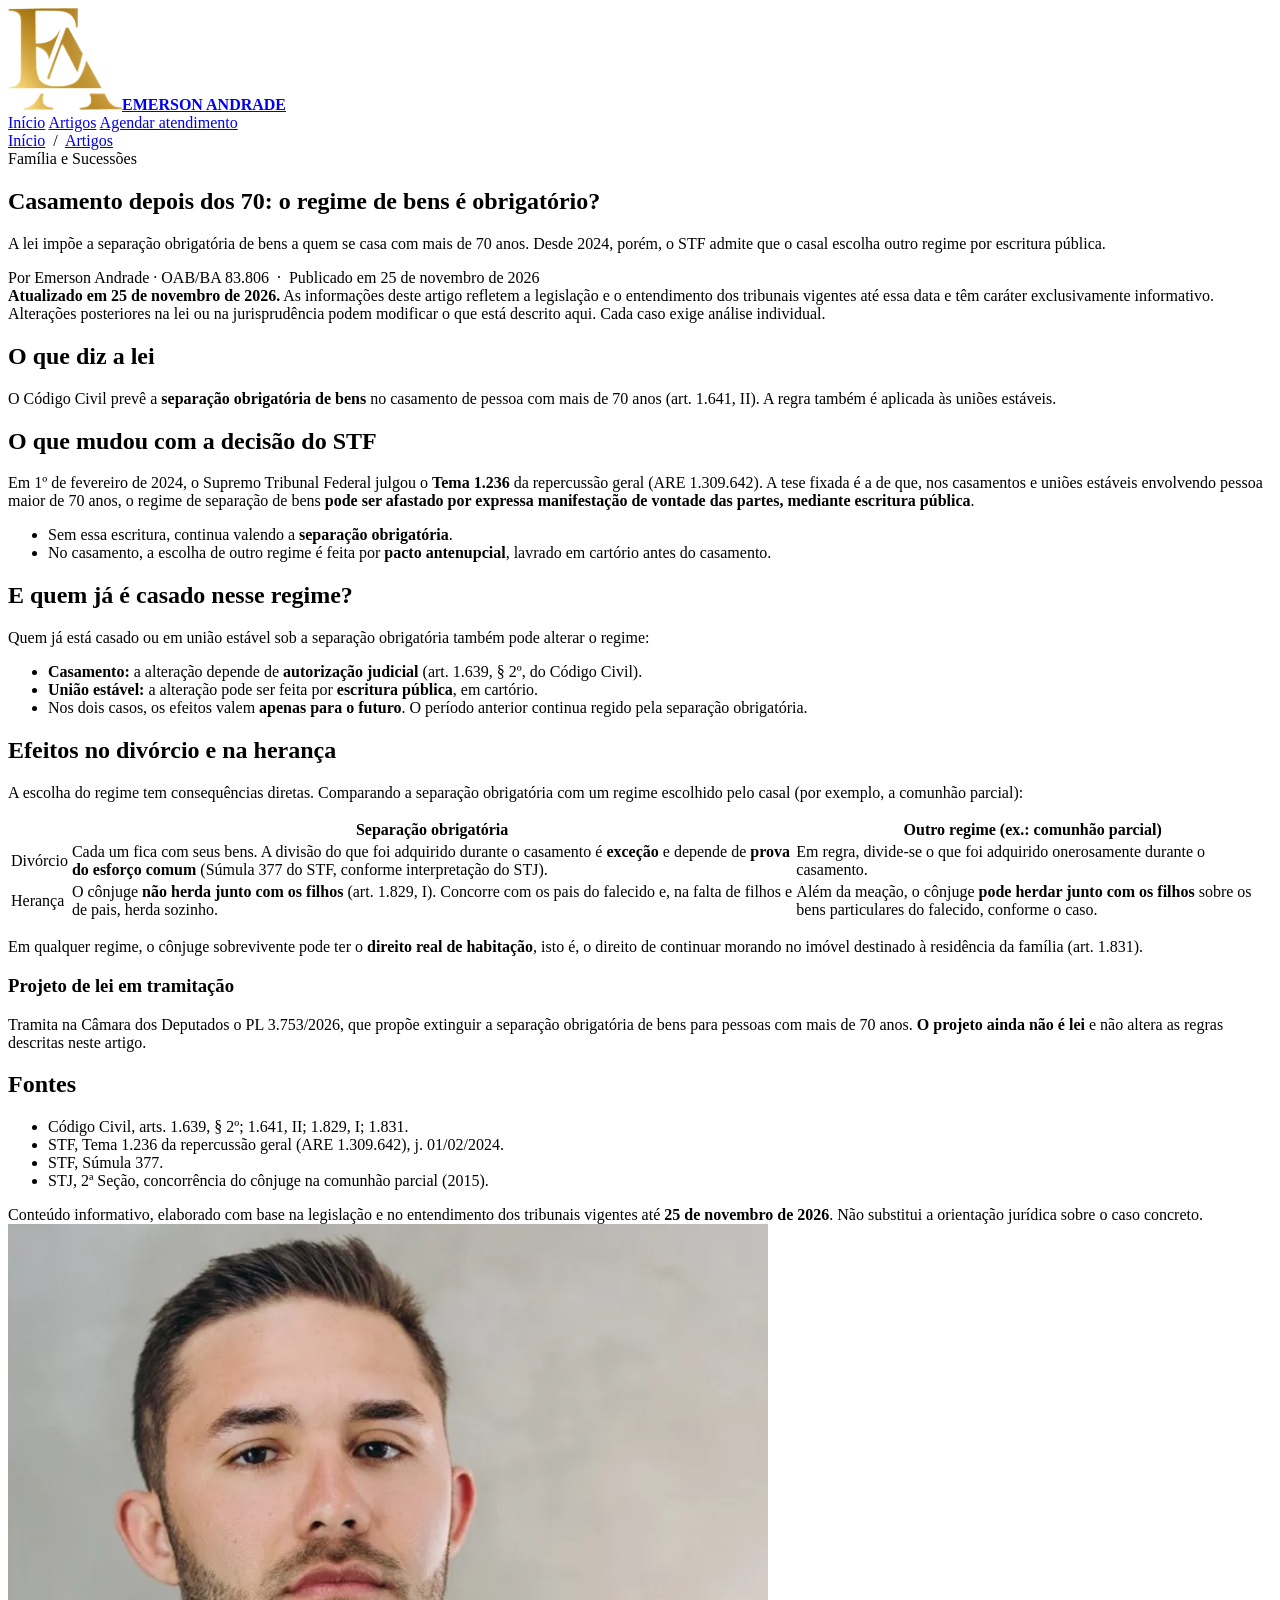
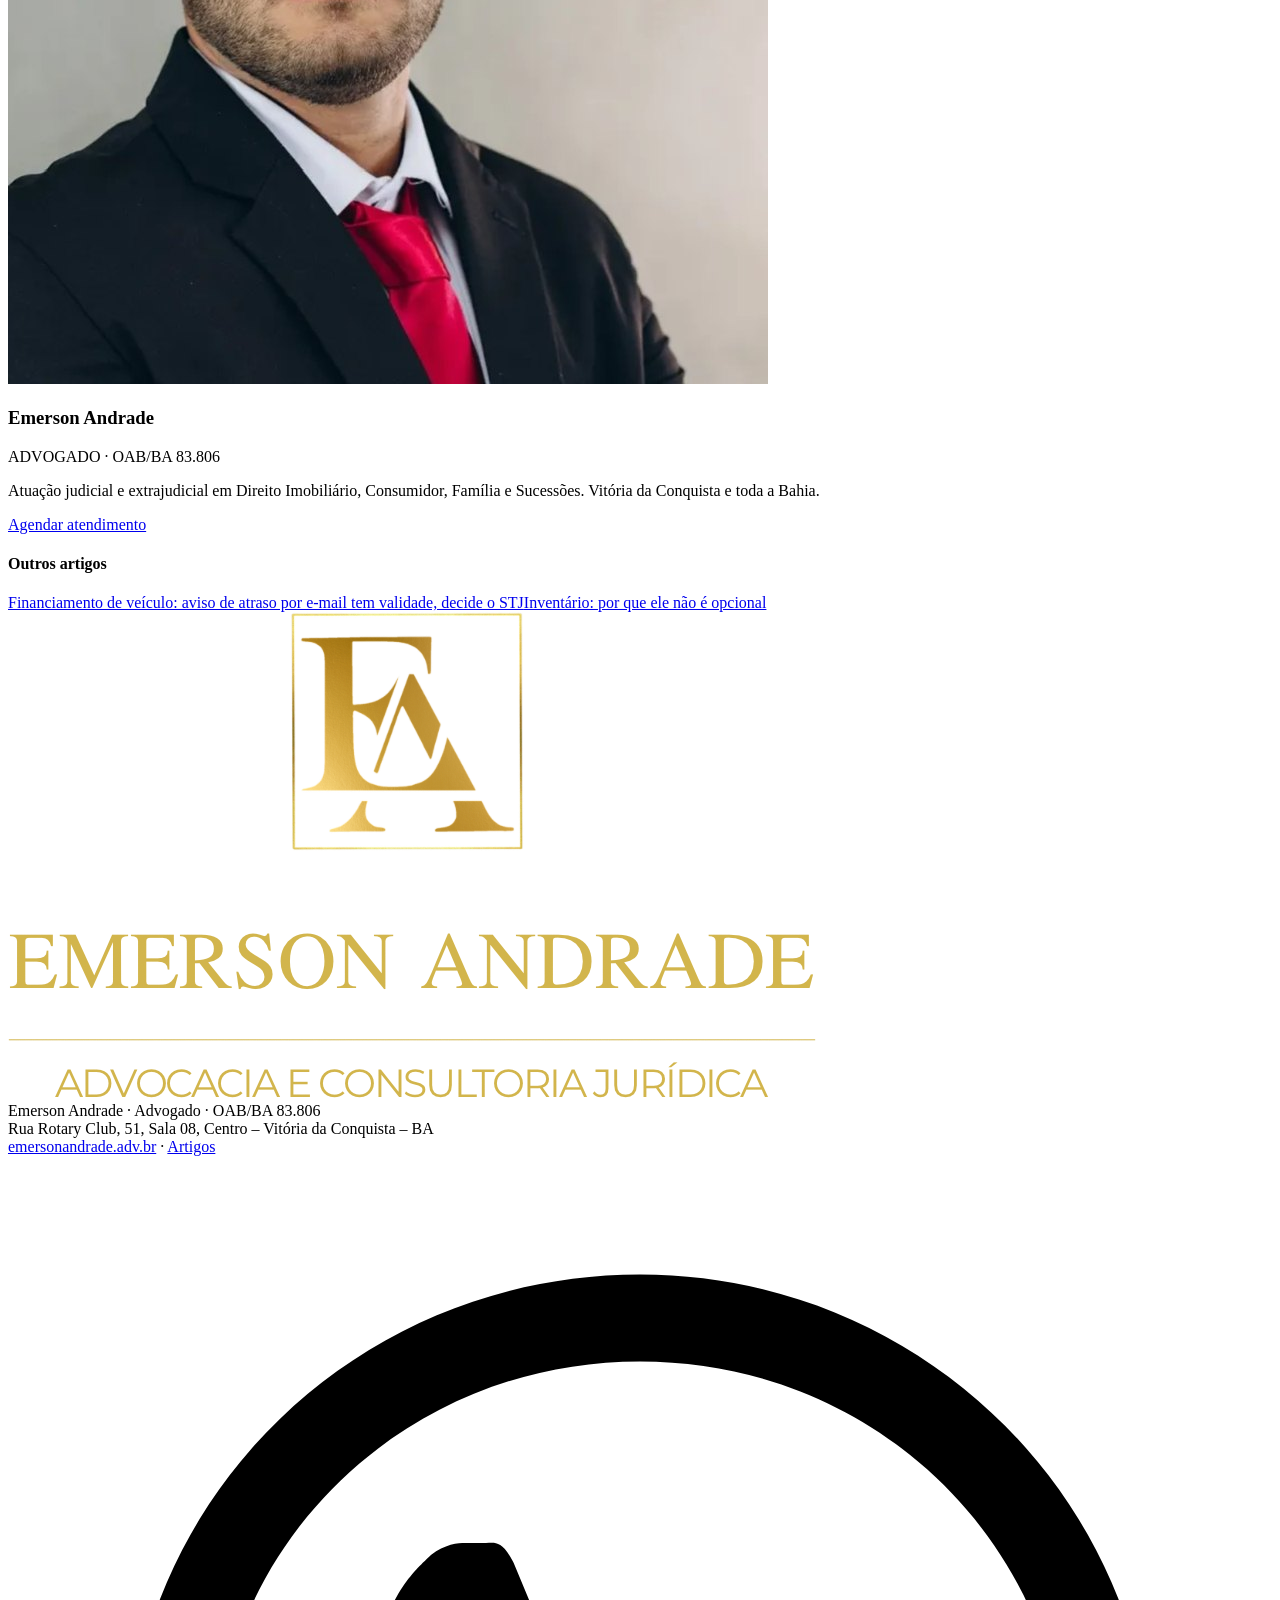
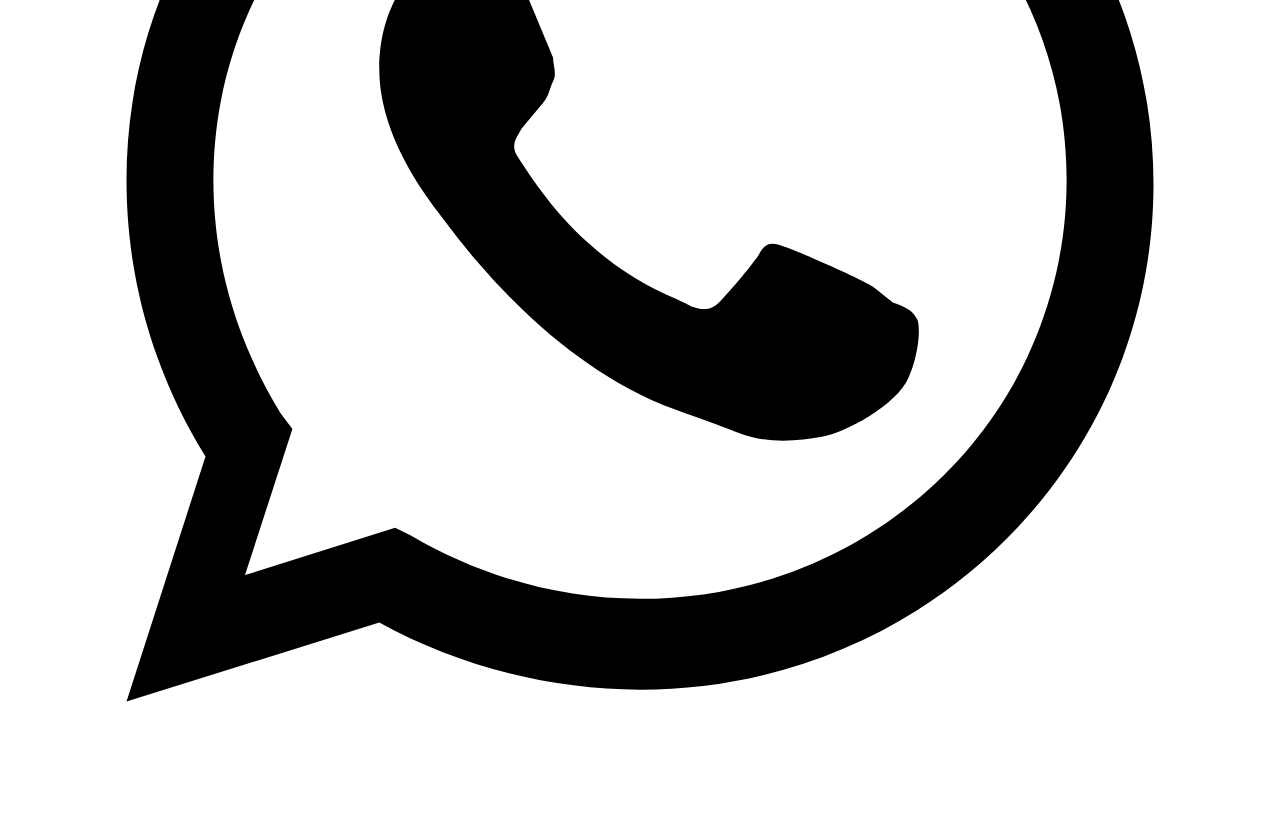
==== artigos/casamento-depois-dos-70-regime-de-bens/index.html @ 754b319b "Artigo: casamento depois dos 70" ====
<!doctype html>
<html lang="pt-BR">
<head>
<meta charset="utf-8">
<meta name="viewport" content="width=device-width, initial-scale=1">
<title>Casamento depois dos 70: o regime de bens é obrigatório? | Emerson Andrade, Advogado</title>
<meta name="description" content="A lei impõe a separação obrigatória de bens a quem se casa com mais de 70 anos, mas o STF admite afastá-la por escritura pública. Veja os efeitos no divórcio e na herança.">
<link rel="canonical" href="https://emersonandrade.adv.br/artigos/casamento-depois-dos-70-regime-de-bens/">
<meta property="og:type" content="article">
<meta property="og:locale" content="pt_BR">
<meta property="og:title" content="Casamento depois dos 70: o regime de bens é obrigatório?">
<meta property="og:description" content="A lei impõe a separação obrigatória de bens a quem se casa com mais de 70 anos, mas o STF admite afastá-la por escritura pública. Veja os efeitos no divórcio e na herança.">
<meta property="og:image" content="https://emersonandrade.adv.br/img/artigos/casamento-depois-dos-70-regime-de-bens.jpg">
<meta property="og:url" content="https://emersonandrade.adv.br/artigos/casamento-depois-dos-70-regime-de-bens/">
<meta name="theme-color" content="#1B2936">
<link rel="icon" type="image/png" href="/img/favicon.png">
<link rel="preconnect" href="https://fonts.googleapis.com"><link rel="preconnect" href="https://fonts.gstatic.com" crossorigin><link href="https://fonts.googleapis.com/css2?family=Cormorant+Garamond:wght@500;600&family=Montserrat:wght@300;400;500;600&display=swap" rel="stylesheet">
<link rel="stylesheet" href="/artigos/artigos.css">
<script type="application/ld+json">{"@context": "https://schema.org", "@type": "Article", "headline": "Casamento depois dos 70: o regime de bens é obrigatório?", "description": "A lei impõe a separação obrigatória de bens a quem se casa com mais de 70 anos, mas o STF admite afastá-la por escritura pública. Veja os efeitos no divórcio e na herança.", "image": "https://emersonandrade.adv.br/img/artigos/casamento-depois-dos-70-regime-de-bens.jpg", "datePublished": "2026-11-25", "dateModified": "2026-11-25", "inLanguage": "pt-BR", "mainEntityOfPage": "https://emersonandrade.adv.br/artigos/casamento-depois-dos-70-regime-de-bens/", "author": {"@type": "Person", "@id": "https://emersonandrade.adv.br/#emerson", "name": "Emerson Andrade", "jobTitle": "Advogado", "identifier": "OAB/BA 83.806", "url": "https://emersonandrade.adv.br/"}, "publisher": {"@type": "LegalService", "name": "Emerson Andrade Advocacia e Consultoria Jurídica", "url": "https://emersonandrade.adv.br/", "logo": {"@type": "ImageObject", "url": "https://emersonandrade.adv.br/img/favicon.png"}}}</script>
<script type="application/ld+json">{"@context": "https://schema.org", "@type": "BreadcrumbList", "itemListElement": [{"@type": "ListItem", "position": 1, "name": "Início", "item": "https://emersonandrade.adv.br/"}, {"@type": "ListItem", "position": 2, "name": "Artigos", "item": "https://emersonandrade.adv.br/artigos/"}, {"@type": "ListItem", "position": 3, "name": "Casamento depois dos 70: o regime de bens é obrigatório?", "item": "https://emersonandrade.adv.br/artigos/casamento-depois-dos-70-regime-de-bens/"}]}</script>
</head>
<body>
<header>
  <div class="wrap nav">
    <a class="brand" href="/" aria-label="Emerson Andrade — início"><img src="/img/monograma.png" alt="" width="114" height="102"><strong>EMERSON ANDRADE</strong></a>
    <nav class="nav-links">
      <a class="hide-m" href="/">Início</a>
      <a class="hide-m" href="/artigos/">Artigos</a>
      <a class="btn btn-gold" href="https://wa.me/5577998659195?text=Ol%C3%A1%21%20Gostaria%20de%20agendar%20um%20atendimento." target="_blank" rel="noopener">Agendar atendimento</a>
    </nav>
  </div>
</header>
<section class="hero">
  <div class="wrap">
    <div class="crumbs"><a href="/">Início</a> &nbsp;/&nbsp; <a href="/artigos/">Artigos</a></div>
    <div class="eyebrow">Família e Sucessões</div>
    <h1>Casamento depois dos 70: o regime de bens é obrigatório?</h1>
    <p class="lead">A lei impõe a separação obrigatória de bens a quem se casa com mais de 70 anos. Desde 2024, porém, o STF admite que o casal escolha outro regime por escritura pública.</p>
    <div class="meta">Por Emerson Andrade · OAB/BA 83.806 &nbsp;·&nbsp; Publicado em 25 de novembro de 2026</div>
  </div>
</section>
<div class="gradbar" aria-hidden="true"></div>
<main class="wrap article-grid">
  <article class="prose">
    <div class="notice"><b>Atualizado em 25 de novembro de 2026.</b> As informações deste artigo refletem a legislação e o entendimento dos tribunais vigentes até essa data e têm caráter exclusivamente informativo. Alterações posteriores na lei ou na jurisprudência podem modificar o que está descrito aqui. Cada caso exige análise individual.</div>
    
<h2>O que diz a lei</h2>
<p>O Código Civil prevê a <strong>separação obrigatória de bens</strong> no casamento de pessoa com mais de 70 anos (art. 1.641, II). A regra também é aplicada às uniões estáveis.</p>

<h2>O que mudou com a decisão do STF</h2>
<p>Em 1º de fevereiro de 2024, o Supremo Tribunal Federal julgou o <strong>Tema 1.236</strong> da repercussão geral (ARE 1.309.642). A tese fixada é a de que, nos casamentos e uniões estáveis envolvendo pessoa maior de 70 anos, o regime de separação de bens <strong>pode ser afastado por expressa manifestação de vontade das partes, mediante escritura pública</strong>.</p>
<ul>
<li>Sem essa escritura, continua valendo a <strong>separação obrigatória</strong>.</li>
<li>No casamento, a escolha de outro regime é feita por <strong>pacto antenupcial</strong>, lavrado em cartório antes do casamento.</li>
</ul>

<h2>E quem já é casado nesse regime?</h2>
<p>Quem já está casado ou em união estável sob a separação obrigatória também pode alterar o regime:</p>
<ul>
<li><strong>Casamento:</strong> a alteração depende de <strong>autorização judicial</strong> (art. 1.639, § 2º, do Código Civil).</li>
<li><strong>União estável:</strong> a alteração pode ser feita por <strong>escritura pública</strong>, em cartório.</li>
<li>Nos dois casos, os efeitos valem <strong>apenas para o futuro</strong>. O período anterior continua regido pela separação obrigatória.</li>
</ul>

<h2>Efeitos no divórcio e na herança</h2>
<p>A escolha do regime tem consequências diretas. Comparando a separação obrigatória com um regime escolhido pelo casal (por exemplo, a comunhão parcial):</p>
<table>
<thead><tr><th></th><th>Separação obrigatória</th><th>Outro regime (ex.: comunhão parcial)</th></tr></thead>
<tbody>
<tr><td>Divórcio</td><td>Cada um fica com seus bens. A divisão do que foi adquirido durante o casamento é <strong>exceção</strong> e depende de <strong>prova do esforço comum</strong> (Súmula 377 do STF, conforme interpretação do STJ).</td><td>Em regra, divide-se o que foi adquirido onerosamente durante o casamento.</td></tr>
<tr><td>Herança</td><td>O cônjuge <strong>não herda junto com os filhos</strong> (art. 1.829, I). Concorre com os pais do falecido e, na falta de filhos e de pais, herda sozinho.</td><td>Além da meação, o cônjuge <strong>pode herdar junto com os filhos</strong> sobre os bens particulares do falecido, conforme o caso.</td></tr>
</tbody>
</table>
<p>Em qualquer regime, o cônjuge sobrevivente pode ter o <strong>direito real de habitação</strong>, isto é, o direito de continuar morando no imóvel destinado à residência da família (art. 1.831).</p>

<div class="box">
<h3>Projeto de lei em tramitação</h3>
<p style="margin-top:0">Tramita na Câmara dos Deputados o PL 3.753/2026, que propõe extinguir a separação obrigatória de bens para pessoas com mais de 70 anos. <strong>O projeto ainda não é lei</strong> e não altera as regras descritas neste artigo.</p>
</div>

    <div class="sources"><h2>Fontes</h2><ul><li>Código Civil, arts. 1.639, § 2º; 1.641, II; 1.829, I; 1.831.</li><li>STF, Tema 1.236 da repercussão geral (ARE 1.309.642), j. 01/02/2024.</li><li>STF, Súmula 377.</li><li>STJ, 2ª Seção, concorrência do cônjuge na comunhão parcial (2015).</li></ul></div>
    <div class="notice end">Conteúdo informativo, elaborado com base na legislação e no entendimento dos tribunais vigentes até <b>25 de novembro de 2026</b>. Não substitui a orientação jurídica sobre o caso concreto.</div>
  </article>
  <aside>
    <div class="author">
      <img src="/img/emerson-retrato.jpg" alt="Emerson Andrade" width="760" height="760">
      <h3>Emerson Andrade</h3>
      <div class="oab">ADVOGADO · OAB/BA 83.806</div>
      <p>Atuação judicial e extrajudicial em Direito Imobiliário, Consumidor, Família e Sucessões. Vitória da Conquista e toda a Bahia.</p>
      <a class="btn btn-gold" href="https://wa.me/5577998659195?text=Ol%C3%A1%21%20Li%20o%20artigo%20sobre%20casamento%20depois%20dos%2070%20e%20gostaria%20de%20agendar%20um%20atendimento." target="_blank" rel="noopener">Agendar atendimento</a>
    </div>
    <div class="more"><h4>Outros artigos</h4><a href="/artigos/stj-aviso-de-atraso-por-email-financiamento-de-veiculo/">Financiamento de veículo: aviso de atraso por e-mail tem validade, decide o STJ</a><a href="/artigos/inventario-por-que-nao-e-opcional/">Inventário: por que ele não é opcional</a></div>
  </aside>
</main>
<footer>
  <div class="wrap foot">
    <img src="/img/logo.png" alt="Emerson Andrade Advocacia e Consultoria Jurídica" width="808" height="486">
    <div>Emerson Andrade · Advogado · OAB/BA 83.806<br>Rua Rotary Club, 51, Sala 08, Centro – Vitória da Conquista – BA<br><a href="/">emersonandrade.adv.br</a> · <a href="/artigos/">Artigos</a></div>
  </div>
</footer>
<a class="wa" href="https://wa.me/5577998659195?text=Ol%C3%A1%21%20Gostaria%20de%20agendar%20um%20atendimento." target="_blank" rel="noopener" aria-label="Falar pelo WhatsApp"><svg viewBox="0 0 32 32" aria-hidden="true"><path d="M16 3C8.8 3 3 8.7 3 15.8c0 2.5.7 4.9 2 7L3 29l6.4-2c2 1.1 4.3 1.7 6.6 1.7 7.2 0 13-5.7 13-12.8S23.2 3 16 3zm0 23.4c-2.1 0-4.1-.6-5.8-1.6l-.4-.2-3.8 1.2 1.2-3.7-.3-.4c-1.1-1.8-1.7-3.8-1.7-5.9C5.2 9.9 10 5.2 16 5.2s10.8 4.7 10.8 10.6S22 26.4 16 26.4zm5.9-7.9c-.3-.2-1.9-.9-2.2-1-.3-.1-.5-.2-.7.2-.2.3-.8 1-1 1.2-.2.2-.4.2-.7.1-.3-.2-1.4-.5-2.6-1.6-1-.9-1.6-1.9-1.8-2.2-.2-.3 0-.5.1-.7l.5-.6c.2-.2.2-.4.3-.6.1-.2 0-.4 0-.6l-1-2.4c-.3-.6-.5-.5-.7-.5h-.6c-.2 0-.6.1-.9.4-.3.3-1.2 1.1-1.2 2.8s1.2 3.2 1.4 3.5c.2.2 2.4 3.6 5.8 5 .8.3 1.4.5 1.9.7.8.3 1.5.2 2.1.1.6-.1 1.9-.8 2.2-1.5.3-.7.3-1.4.2-1.5-.1-.2-.3-.3-.6-.4z"/></svg></a>
</body>
</html>
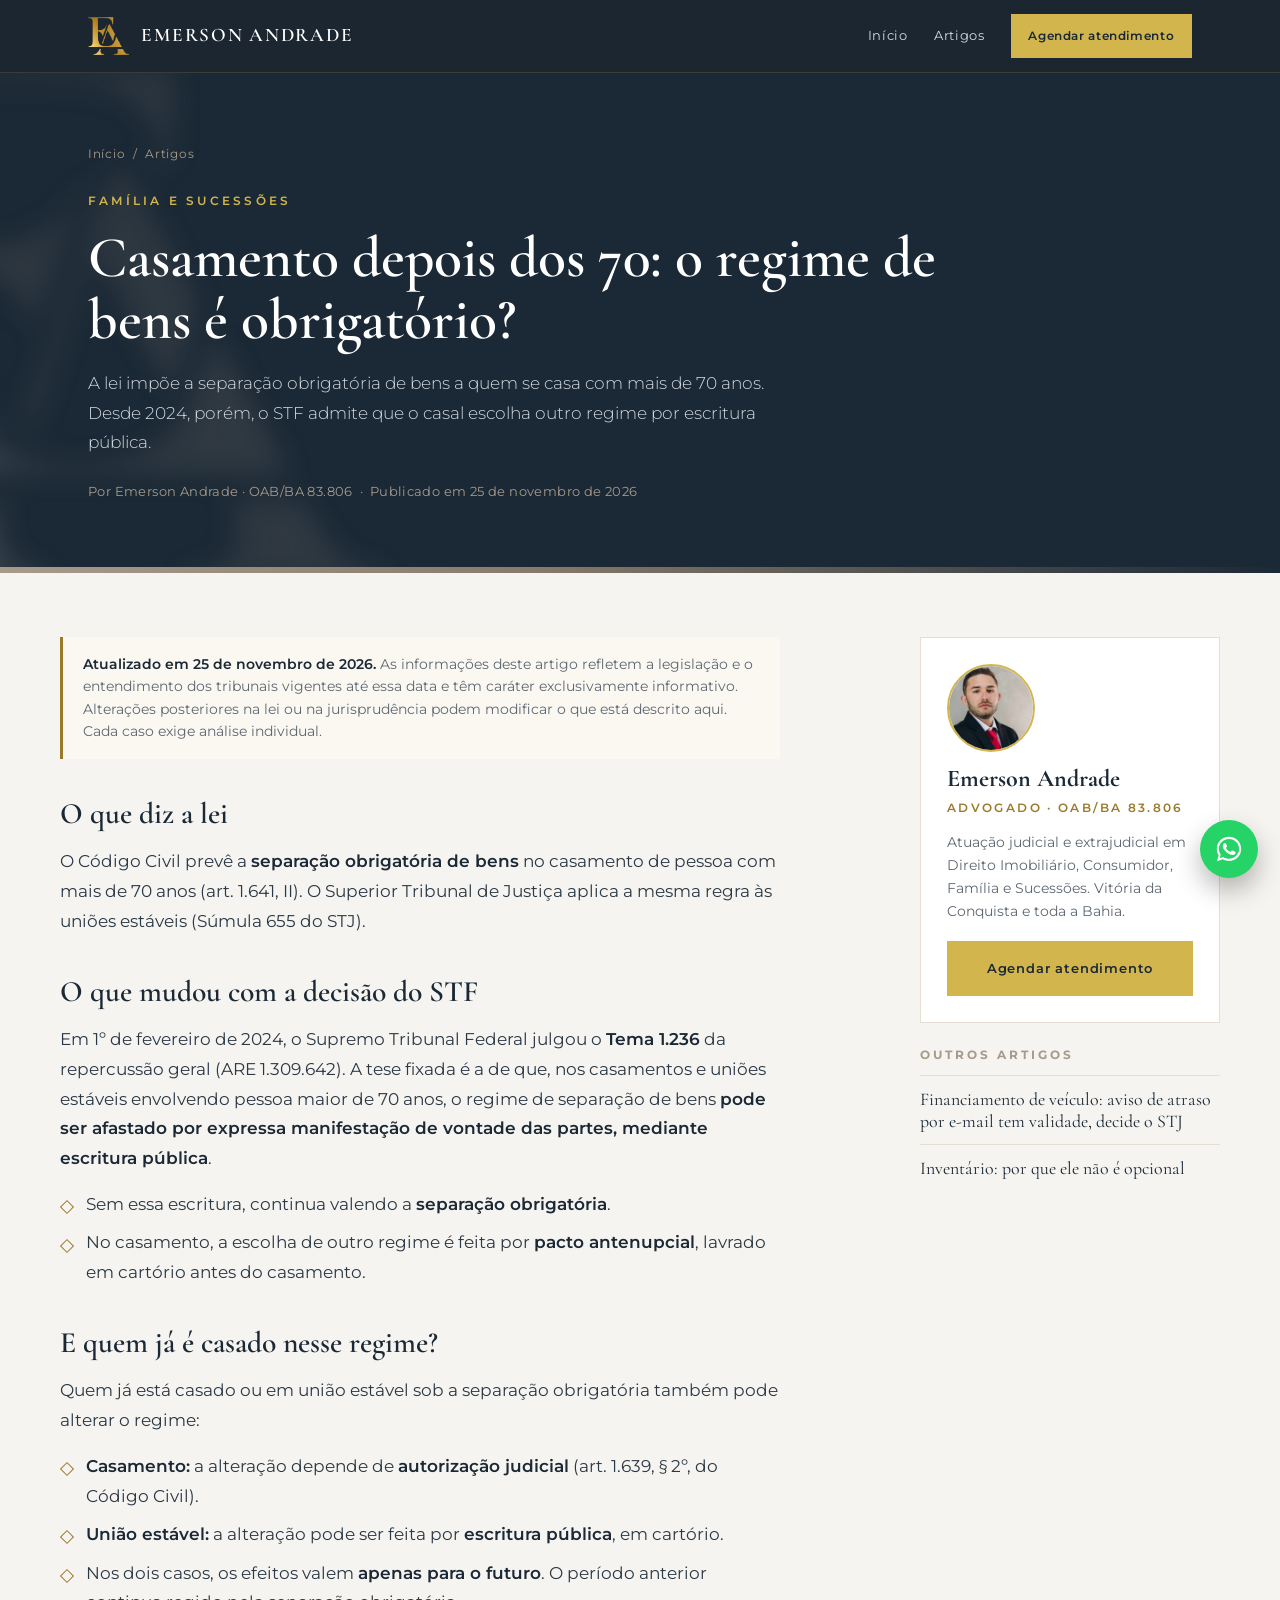
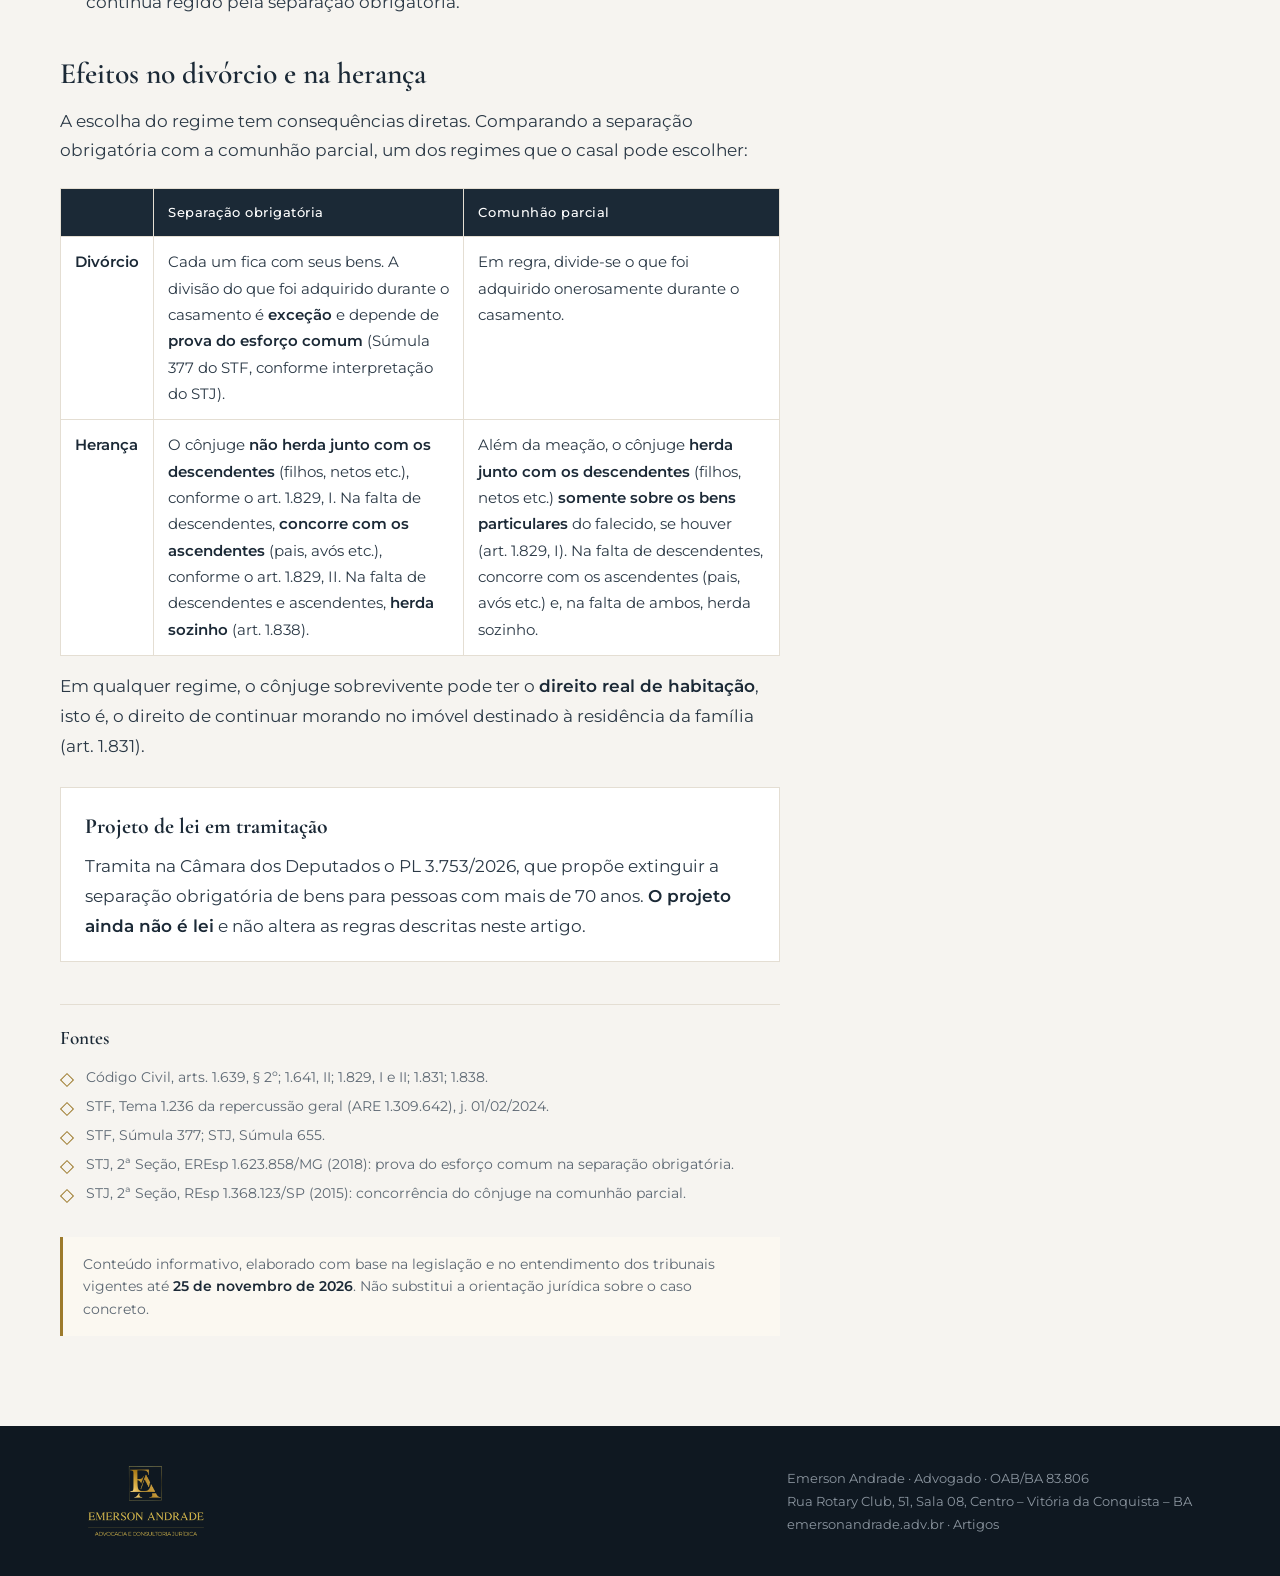
==== commit a5c80298: "Corrige descendentes e ascendentes" ====
--- a/artigos/casamento-depois-dos-70-regime-de-bens/index.html
+++ b/artigos/casamento-depois-dos-70-regime-de-bens/index.html
@@ -45,7 +45,7 @@
     <div class="notice"><b>Atualizado em 25 de novembro de 2026.</b> As informações deste artigo refletem a legislação e o entendimento dos tribunais vigentes até essa data e têm caráter exclusivamente informativo. Alterações posteriores na lei ou na jurisprudência podem modificar o que está descrito aqui. Cada caso exige análise individual.</div>
     
 <h2>O que diz a lei</h2>
-<p>O Código Civil prevê a <strong>separação obrigatória de bens</strong> no casamento de pessoa com mais de 70 anos (art. 1.641, II). A regra também é aplicada às uniões estáveis.</p>
+<p>O Código Civil prevê a <strong>separação obrigatória de bens</strong> no casamento de pessoa com mais de 70 anos (art. 1.641, II). O Superior Tribunal de Justiça aplica a mesma regra às uniões estáveis (Súmula 655 do STJ).</p>
 
 <h2>O que mudou com a decisão do STF</h2>
 <p>Em 1º de fevereiro de 2024, o Supremo Tribunal Federal julgou o <strong>Tema 1.236</strong> da repercussão geral (ARE 1.309.642). A tese fixada é a de que, nos casamentos e uniões estáveis envolvendo pessoa maior de 70 anos, o regime de separação de bens <strong>pode ser afastado por expressa manifestação de vontade das partes, mediante escritura pública</strong>.</p>
@@ -63,12 +63,12 @@
 </ul>
 
 <h2>Efeitos no divórcio e na herança</h2>
-<p>A escolha do regime tem consequências diretas. Comparando a separação obrigatória com um regime escolhido pelo casal (por exemplo, a comunhão parcial):</p>
+<p>A escolha do regime tem consequências diretas. Comparando a separação obrigatória com a comunhão parcial, um dos regimes que o casal pode escolher:</p>
 <table>
-<thead><tr><th></th><th>Separação obrigatória</th><th>Outro regime (ex.: comunhão parcial)</th></tr></thead>
+<thead><tr><th></th><th>Separação obrigatória</th><th>Comunhão parcial</th></tr></thead>
 <tbody>
 <tr><td>Divórcio</td><td>Cada um fica com seus bens. A divisão do que foi adquirido durante o casamento é <strong>exceção</strong> e depende de <strong>prova do esforço comum</strong> (Súmula 377 do STF, conforme interpretação do STJ).</td><td>Em regra, divide-se o que foi adquirido onerosamente durante o casamento.</td></tr>
-<tr><td>Herança</td><td>O cônjuge <strong>não herda junto com os filhos</strong> (art. 1.829, I). Concorre com os pais do falecido e, na falta de filhos e de pais, herda sozinho.</td><td>Além da meação, o cônjuge <strong>pode herdar junto com os filhos</strong> sobre os bens particulares do falecido, conforme o caso.</td></tr>
+<tr><td>Herança</td><td>O cônjuge <strong>não herda junto com os descendentes</strong> (filhos, netos etc.), conforme o art. 1.829, I. Na falta de descendentes, <strong>concorre com os ascendentes</strong> (pais, avós etc.), conforme o art. 1.829, II. Na falta de descendentes e ascendentes, <strong>herda sozinho</strong> (art. 1.838).</td><td>Além da meação, o cônjuge <strong>herda junto com os descendentes</strong> (filhos, netos etc.) <strong>somente sobre os bens particulares</strong> do falecido, se houver (art. 1.829, I). Na falta de descendentes, concorre com os ascendentes (pais, avós etc.) e, na falta de ambos, herda sozinho.</td></tr>
 </tbody>
 </table>
 <p>Em qualquer regime, o cônjuge sobrevivente pode ter o <strong>direito real de habitação</strong>, isto é, o direito de continuar morando no imóvel destinado à residência da família (art. 1.831).</p>
@@ -78,7 +78,7 @@
 <p style="margin-top:0">Tramita na Câmara dos Deputados o PL 3.753/2026, que propõe extinguir a separação obrigatória de bens para pessoas com mais de 70 anos. <strong>O projeto ainda não é lei</strong> e não altera as regras descritas neste artigo.</p>
 </div>
 
-    <div class="sources"><h2>Fontes</h2><ul><li>Código Civil, arts. 1.639, § 2º; 1.641, II; 1.829, I; 1.831.</li><li>STF, Tema 1.236 da repercussão geral (ARE 1.309.642), j. 01/02/2024.</li><li>STF, Súmula 377.</li><li>STJ, 2ª Seção, concorrência do cônjuge na comunhão parcial (2015).</li></ul></div>
+    <div class="sources"><h2>Fontes</h2><ul><li>Código Civil, arts. 1.639, § 2º; 1.641, II; 1.829, I e II; 1.831; 1.838.</li><li>STF, Tema 1.236 da repercussão geral (ARE 1.309.642), j. 01/02/2024.</li><li>STF, Súmula 377; STJ, Súmula 655.</li><li>STJ, 2ª Seção, EREsp 1.623.858/MG (2018): prova do esforço comum na separação obrigatória.</li><li>STJ, 2ª Seção, REsp 1.368.123/SP (2015): concorrência do cônjuge na comunhão parcial.</li></ul></div>
     <div class="notice end">Conteúdo informativo, elaborado com base na legislação e no entendimento dos tribunais vigentes até <b>25 de novembro de 2026</b>. Não substitui a orientação jurídica sobre o caso concreto.</div>
   </article>
   <aside>
--- a/artigos/artigos.css
+++ b/artigos/artigos.css
@@ -0,0 +1,118 @@
+:root{
+  --navy:#1B2936; --navy-deep:#141F2A; --night:#0F1821;
+  --gold:#D2B54C; --gold-deep:#9C7A2C; --sand:#A79A8A;
+  --paper:#F6F4F0; --line:#E4DED3; --white:#fff; --text:#2B3946; --muted:#5D6873;
+  --serif:'Cormorant Garamond', Georgia, 'Times New Roman', serif;
+  --sans:'Montserrat', system-ui, -apple-system, 'Segoe UI', Roboto, sans-serif;
+}
+*{box-sizing:border-box;margin:0;padding:0}
+html{scroll-behavior:smooth}
+body{font-family:var(--sans);color:var(--text);background:var(--paper);line-height:1.75;font-size:17px;-webkit-font-smoothing:antialiased}
+img{max-width:100%;height:auto;display:block}
+a{color:inherit}
+:focus-visible{outline:2px solid var(--gold);outline-offset:3px}
+.wrap{max-width:1160px;margin:0 auto;padding:0 28px}
+.gold-text{background:linear-gradient(100deg,#B98A2F 0%,#E8C76A 45%,#C99B3C 75%,#E3BF5E 100%);-webkit-background-clip:text;background-clip:text;color:transparent}
+
+/* header */
+header{position:sticky;top:0;z-index:50;background:rgba(20,31,42,.97);border-bottom:1px solid rgba(210,181,76,.16)}
+.nav{display:flex;align-items:center;justify-content:space-between;height:72px;gap:20px}
+.brand{display:flex;align-items:center;gap:12px;text-decoration:none;color:var(--white)}
+.brand img{height:38px;width:auto}
+.brand strong{font-family:var(--serif);font-weight:600;font-size:1.2rem;letter-spacing:.09em;white-space:nowrap}
+.nav-links{display:flex;align-items:center;gap:26px}
+.nav-links a{color:#D5DAE0;text-decoration:none;font-size:.84rem;letter-spacing:.05em;white-space:nowrap}
+.nav-links a:hover{color:var(--gold)}
+.btn{display:inline-flex;align-items:center;justify-content:center;gap:.6rem;padding:.9rem 1.5rem;font-weight:600;font-size:.84rem;letter-spacing:.06em;text-decoration:none;border:1.5px solid var(--gold);font-family:var(--sans);transition:background .2s,color .2s}
+.btn-gold{background:var(--gold);color:var(--navy)!important}
+.btn-gold:hover{background:#E0C35F}
+.btn-dark{color:var(--navy);border-color:var(--navy)}
+.btn-dark:hover{background:var(--navy);color:var(--white)}
+.nav .btn{padding:.6rem 1.05rem;font-size:.78rem}
+
+/* hero */
+.hero{background:var(--navy);color:var(--white);position:relative;overflow:hidden;padding:70px 0 64px}
+.hero::before{content:"";position:absolute;left:-200px;top:-40px;width:620px;height:600px;background:url(/img/marca-dagua.png) no-repeat left top/contain;opacity:.32;pointer-events:none}
+.hero .wrap{position:relative}
+.crumbs{font-size:.78rem;letter-spacing:.06em;color:var(--sand)}
+.crumbs a{color:var(--sand);text-decoration:none}
+.crumbs a:hover{color:var(--gold)}
+.eyebrow{display:inline-block;font-size:.72rem;letter-spacing:.28em;text-transform:uppercase;font-weight:600;color:var(--gold);margin-top:26px}
+.hero h1{font-family:var(--serif);font-weight:600;font-size:clamp(2.2rem,4.6vw,3.6rem);line-height:1.08;max-width:880px;margin-top:12px}
+.hero .lead{color:#D3D9DF;font-weight:300;font-size:1.06rem;max-width:720px;margin-top:18px}
+.meta{margin-top:22px;font-size:.82rem;color:var(--sand);letter-spacing:.03em}
+.gradbar{height:6px;background:linear-gradient(90deg,#A79A8A,#8A7C6C 40%,var(--navy))}
+
+/* article */
+.article-grid{display:grid;grid-template-columns:minmax(0,1fr) 300px;gap:64px;padding:64px 0 90px;align-items:start}
+.notice{border-left:3px solid var(--gold-deep);background:#FBF8F1;padding:16px 20px;font-size:.88rem;color:var(--muted);line-height:1.6}
+.notice b{color:var(--navy);font-weight:600}
+.prose{max-width:720px}
+.prose h2{font-family:var(--serif);font-weight:600;font-size:1.85rem;line-height:1.15;color:var(--navy);margin:2.4rem 0 .8rem}
+.prose p{margin-top:1rem}
+.prose ul{margin:1rem 0 0 0;list-style:none}
+.prose li{position:relative;padding-left:26px;margin-top:.55rem}
+.prose li::before{content:"";position:absolute;left:2px;top:.72em;width:8px;height:8px;border:1.5px solid var(--gold-deep);transform:rotate(45deg)}
+.prose strong{color:var(--navy);font-weight:600}
+.prose .box{margin-top:1.6rem;border:1px solid var(--line);background:var(--white);padding:20px 24px}
+.prose .box h3{font-family:var(--serif);font-size:1.35rem;color:var(--navy);margin-bottom:.4rem}
+.prose table{width:100%;border-collapse:collapse;margin-top:1.4rem;font-size:.94rem;background:var(--white)}
+.prose th,.prose td{border:1px solid var(--line);padding:12px 14px;text-align:left;vertical-align:top}
+.prose th{background:var(--navy);color:var(--white);font-weight:500;font-size:.82rem;letter-spacing:.04em}
+.prose td:first-child{font-weight:600;color:var(--navy);white-space:nowrap}
+.sources{margin-top:2.6rem;border-top:1px solid var(--line);padding-top:1.4rem;font-size:.86rem;color:var(--muted)}
+.sources h2{font-size:1.2rem!important;margin:0 0 .6rem!important}
+.sources li{margin-top:.3rem}
+.notice.end{margin-top:2rem}
+
+/* sidebar */
+aside{position:sticky;top:100px}
+.author{background:var(--white);border:1px solid var(--line);padding:26px}
+.author img{width:88px;height:88px;object-fit:cover;object-position:50% 20%;border-radius:50%;border:2px solid var(--gold)}
+.author h3{font-family:var(--serif);font-size:1.5rem;color:var(--navy);margin-top:14px;line-height:1.1}
+.author .oab{font-size:.74rem;letter-spacing:.2em;color:var(--gold-deep);font-weight:600;margin-top:6px}
+.author p{font-size:.9rem;color:var(--muted);margin-top:12px;line-height:1.6}
+.author .btn{width:100%;margin-top:18px}
+.more{margin-top:22px}
+.more h4{font-size:.72rem;letter-spacing:.26em;text-transform:uppercase;color:var(--sand);margin-bottom:10px}
+.more a{display:block;text-decoration:none;color:var(--navy);font-family:var(--serif);font-size:1.12rem;line-height:1.25;padding:12px 0;border-top:1px solid var(--line)}
+.more a:hover{color:var(--gold-deep)}
+
+/* listing */
+.list{display:grid;grid-template-columns:repeat(3,1fr);gap:28px;padding:64px 0 30px}
+.card{background:var(--white);border:1px solid var(--line);text-decoration:none;display:flex;flex-direction:column;transition:transform .2s,box-shadow .2s,border-color .2s}
+.card:hover{transform:translateY(-3px);box-shadow:0 16px 30px rgba(27,41,54,.1);border-color:var(--gold)}
+.card img{aspect-ratio:4/3;object-fit:cover;object-position:50% 50%;width:100%}
+.card .in{padding:22px 24px 26px;display:flex;flex-direction:column;flex:1}
+.card .cat{font-size:.7rem;letter-spacing:.24em;text-transform:uppercase;color:var(--gold-deep);font-weight:600}
+.card h2{font-family:var(--serif);font-weight:600;font-size:1.5rem;line-height:1.15;color:var(--navy);margin-top:8px}
+.card p{font-size:.92rem;color:var(--muted);margin-top:10px;flex:1}
+.card .dt{font-size:.78rem;color:var(--sand);margin-top:16px}
+.list-note{font-size:.85rem;color:var(--muted);padding-bottom:80px;max-width:760px}
+
+footer{background:var(--night);color:#8C96A0;font-size:.82rem;padding:40px 0}
+.foot{display:flex;justify-content:space-between;align-items:center;gap:24px;flex-wrap:wrap}
+.foot img{height:70px;width:auto}
+.foot a{text-decoration:none}
+.foot a:hover{color:var(--gold)}
+
+.wa{position:fixed;right:22px;bottom:22px;z-index:60;width:58px;height:58px;border-radius:50%;background:#25D366;display:flex;align-items:center;justify-content:center;box-shadow:0 12px 26px rgba(0,0,0,.28)}
+.wa svg{width:30px;height:30px;fill:#fff}
+
+@media (max-width:980px){
+  .article-grid{grid-template-columns:1fr;gap:44px}
+  aside{position:static}
+  .list{grid-template-columns:1fr 1fr}
+}
+@media (max-width:760px){
+  body{font-size:16px}
+  .wrap{padding:0 20px}
+  .nav-links .hide-m{display:none}
+  .brand strong{font-size:1rem}
+  .hero{padding:48px 0 44px}
+  .list{grid-template-columns:1fr;padding-top:44px}
+  .prose td:first-child{white-space:normal}
+  .prose table{font-size:.86rem}
+  .prose th,.prose td{padding:10px}
+}
+@media (max-width:420px){.nav .btn{display:none}}
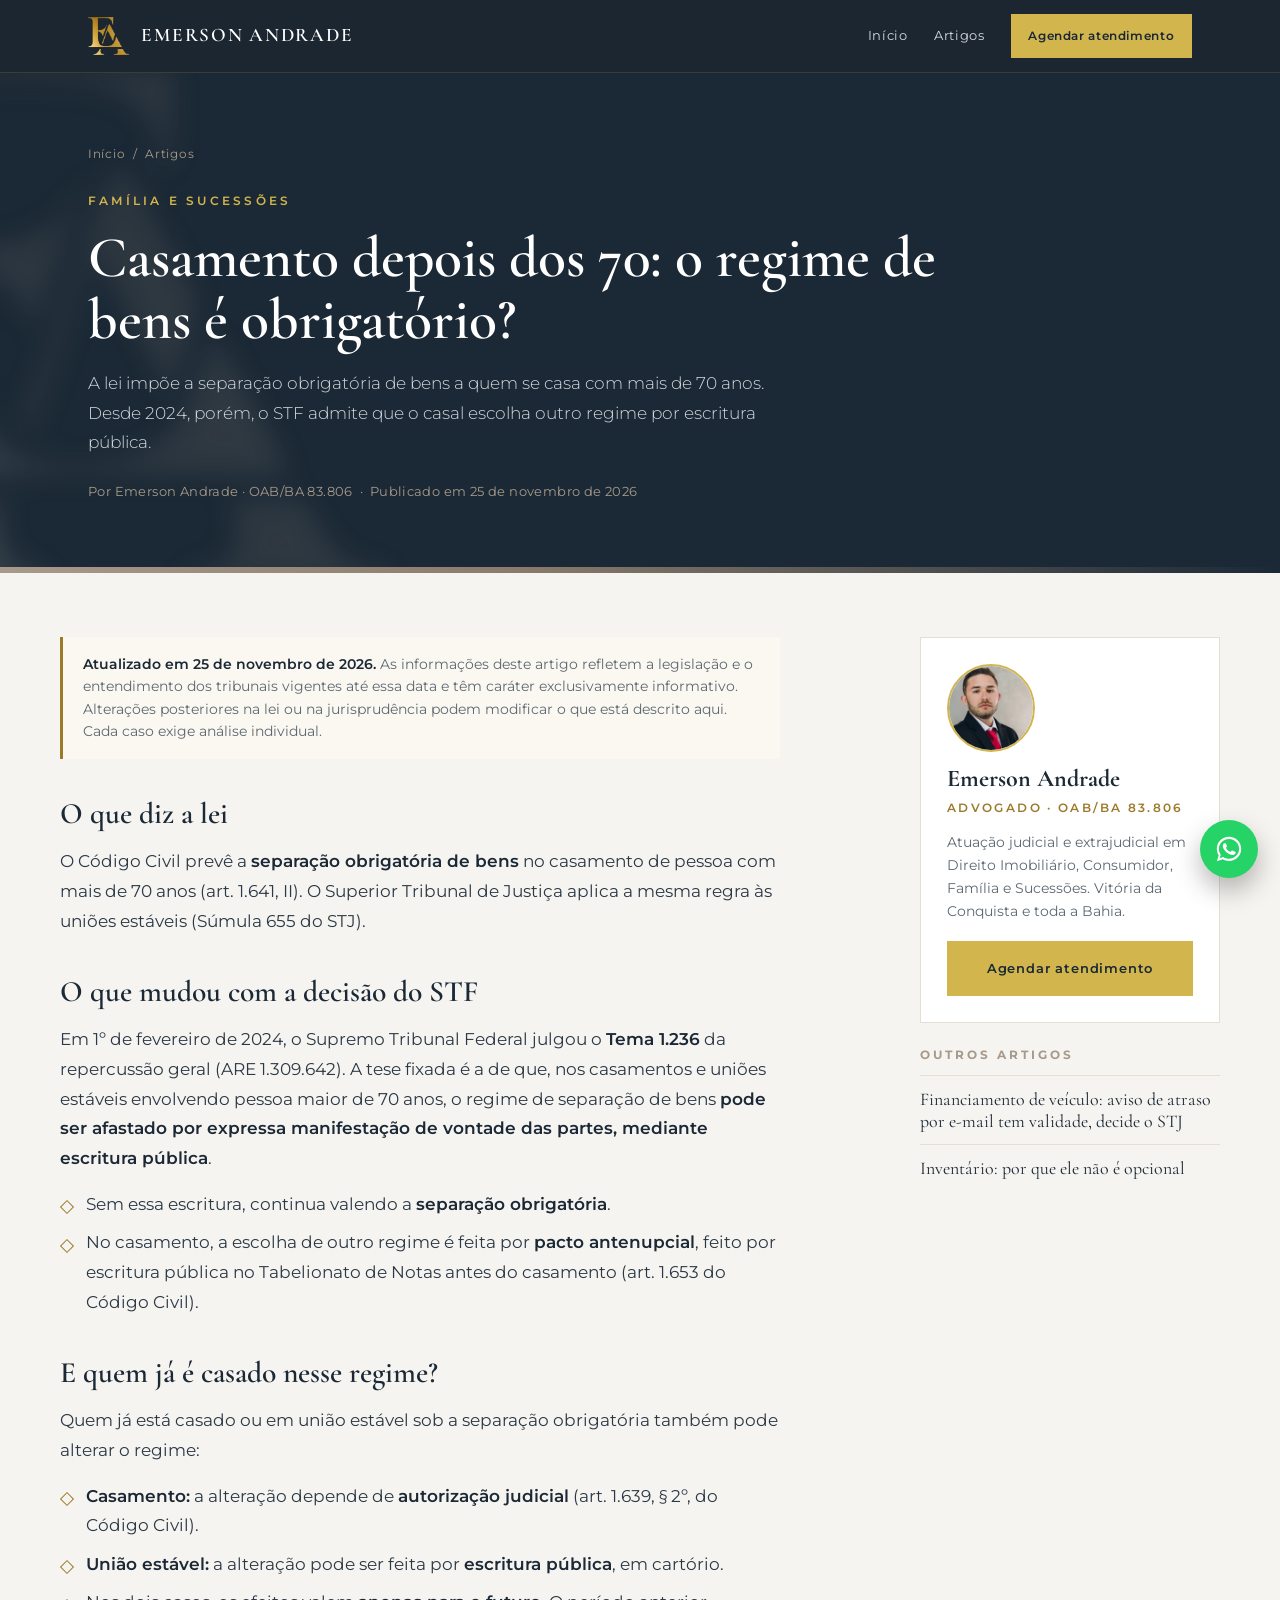
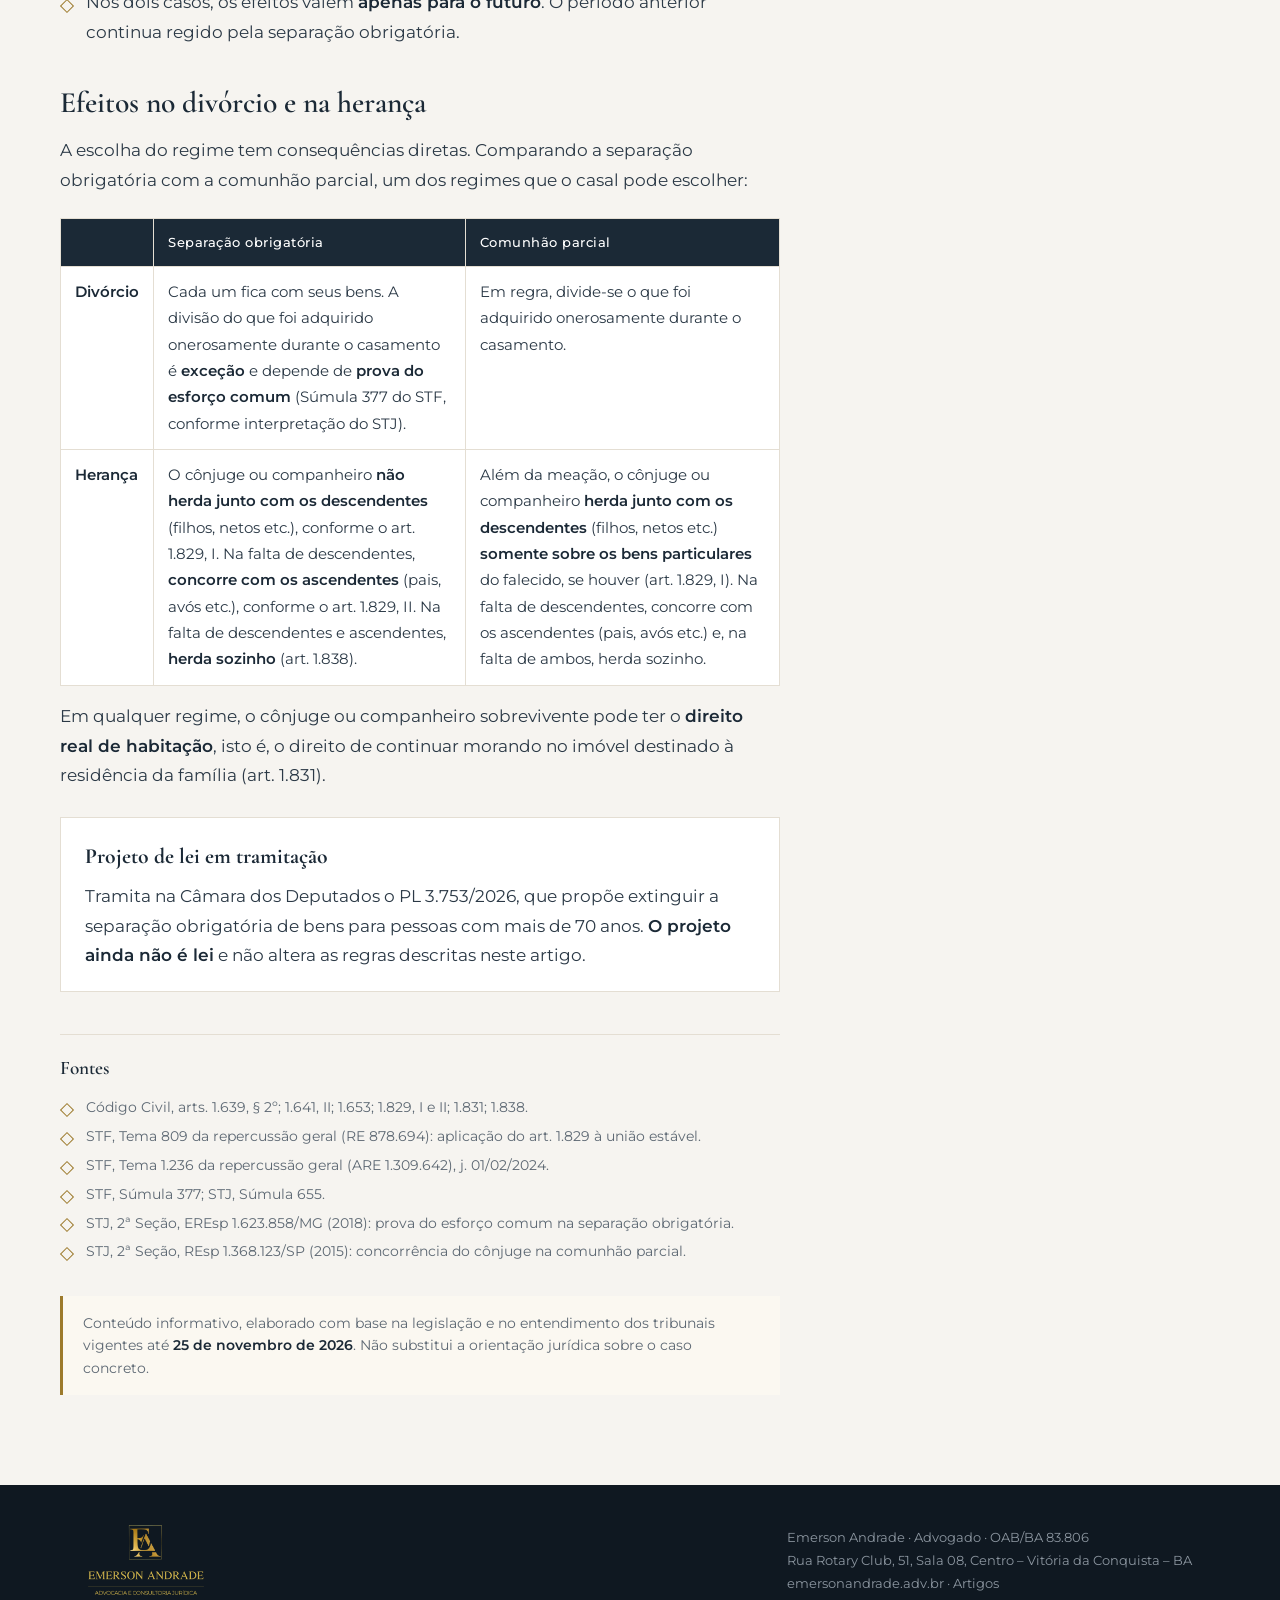
==== commit 27fb25f8: "Revisao de termos: casamento 70" ====
--- a/artigos/casamento-depois-dos-70-regime-de-bens/index.html
+++ b/artigos/casamento-depois-dos-70-regime-de-bens/index.html
@@ -51,7 +51,7 @@
 <p>Em 1º de fevereiro de 2024, o Supremo Tribunal Federal julgou o <strong>Tema 1.236</strong> da repercussão geral (ARE 1.309.642). A tese fixada é a de que, nos casamentos e uniões estáveis envolvendo pessoa maior de 70 anos, o regime de separação de bens <strong>pode ser afastado por expressa manifestação de vontade das partes, mediante escritura pública</strong>.</p>
 <ul>
 <li>Sem essa escritura, continua valendo a <strong>separação obrigatória</strong>.</li>
-<li>No casamento, a escolha de outro regime é feita por <strong>pacto antenupcial</strong>, lavrado em cartório antes do casamento.</li>
+<li>No casamento, a escolha de outro regime é feita por <strong>pacto antenupcial</strong>, feito por escritura pública no Tabelionato de Notas antes do casamento (art. 1.653 do Código Civil).</li>
 </ul>
 
 <h2>E quem já é casado nesse regime?</h2>
@@ -67,18 +67,18 @@
 <table>
 <thead><tr><th></th><th>Separação obrigatória</th><th>Comunhão parcial</th></tr></thead>
 <tbody>
-<tr><td>Divórcio</td><td>Cada um fica com seus bens. A divisão do que foi adquirido durante o casamento é <strong>exceção</strong> e depende de <strong>prova do esforço comum</strong> (Súmula 377 do STF, conforme interpretação do STJ).</td><td>Em regra, divide-se o que foi adquirido onerosamente durante o casamento.</td></tr>
-<tr><td>Herança</td><td>O cônjuge <strong>não herda junto com os descendentes</strong> (filhos, netos etc.), conforme o art. 1.829, I. Na falta de descendentes, <strong>concorre com os ascendentes</strong> (pais, avós etc.), conforme o art. 1.829, II. Na falta de descendentes e ascendentes, <strong>herda sozinho</strong> (art. 1.838).</td><td>Além da meação, o cônjuge <strong>herda junto com os descendentes</strong> (filhos, netos etc.) <strong>somente sobre os bens particulares</strong> do falecido, se houver (art. 1.829, I). Na falta de descendentes, concorre com os ascendentes (pais, avós etc.) e, na falta de ambos, herda sozinho.</td></tr>
+<tr><td>Divórcio</td><td>Cada um fica com seus bens. A divisão do que foi adquirido onerosamente durante o casamento é <strong>exceção</strong> e depende de <strong>prova do esforço comum</strong> (Súmula 377 do STF, conforme interpretação do STJ).</td><td>Em regra, divide-se o que foi adquirido onerosamente durante o casamento.</td></tr>
+<tr><td>Herança</td><td>O cônjuge ou companheiro <strong>não herda junto com os descendentes</strong> (filhos, netos etc.), conforme o art. 1.829, I. Na falta de descendentes, <strong>concorre com os ascendentes</strong> (pais, avós etc.), conforme o art. 1.829, II. Na falta de descendentes e ascendentes, <strong>herda sozinho</strong> (art. 1.838).</td><td>Além da meação, o cônjuge ou companheiro <strong>herda junto com os descendentes</strong> (filhos, netos etc.) <strong>somente sobre os bens particulares</strong> do falecido, se houver (art. 1.829, I). Na falta de descendentes, concorre com os ascendentes (pais, avós etc.) e, na falta de ambos, herda sozinho.</td></tr>
 </tbody>
 </table>
-<p>Em qualquer regime, o cônjuge sobrevivente pode ter o <strong>direito real de habitação</strong>, isto é, o direito de continuar morando no imóvel destinado à residência da família (art. 1.831).</p>
+<p>Em qualquer regime, o cônjuge ou companheiro sobrevivente pode ter o <strong>direito real de habitação</strong>, isto é, o direito de continuar morando no imóvel destinado à residência da família (art. 1.831).</p>
 
 <div class="box">
 <h3>Projeto de lei em tramitação</h3>
 <p style="margin-top:0">Tramita na Câmara dos Deputados o PL 3.753/2026, que propõe extinguir a separação obrigatória de bens para pessoas com mais de 70 anos. <strong>O projeto ainda não é lei</strong> e não altera as regras descritas neste artigo.</p>
 </div>
 
-    <div class="sources"><h2>Fontes</h2><ul><li>Código Civil, arts. 1.639, § 2º; 1.641, II; 1.829, I e II; 1.831; 1.838.</li><li>STF, Tema 1.236 da repercussão geral (ARE 1.309.642), j. 01/02/2024.</li><li>STF, Súmula 377; STJ, Súmula 655.</li><li>STJ, 2ª Seção, EREsp 1.623.858/MG (2018): prova do esforço comum na separação obrigatória.</li><li>STJ, 2ª Seção, REsp 1.368.123/SP (2015): concorrência do cônjuge na comunhão parcial.</li></ul></div>
+    <div class="sources"><h2>Fontes</h2><ul><li>Código Civil, arts. 1.639, § 2º; 1.641, II; 1.653; 1.829, I e II; 1.831; 1.838.</li><li>STF, Tema 809 da repercussão geral (RE 878.694): aplicação do art. 1.829 à união estável.</li><li>STF, Tema 1.236 da repercussão geral (ARE 1.309.642), j. 01/02/2024.</li><li>STF, Súmula 377; STJ, Súmula 655.</li><li>STJ, 2ª Seção, EREsp 1.623.858/MG (2018): prova do esforço comum na separação obrigatória.</li><li>STJ, 2ª Seção, REsp 1.368.123/SP (2015): concorrência do cônjuge na comunhão parcial.</li></ul></div>
     <div class="notice end">Conteúdo informativo, elaborado com base na legislação e no entendimento dos tribunais vigentes até <b>25 de novembro de 2026</b>. Não substitui a orientação jurídica sobre o caso concreto.</div>
   </article>
   <aside>
